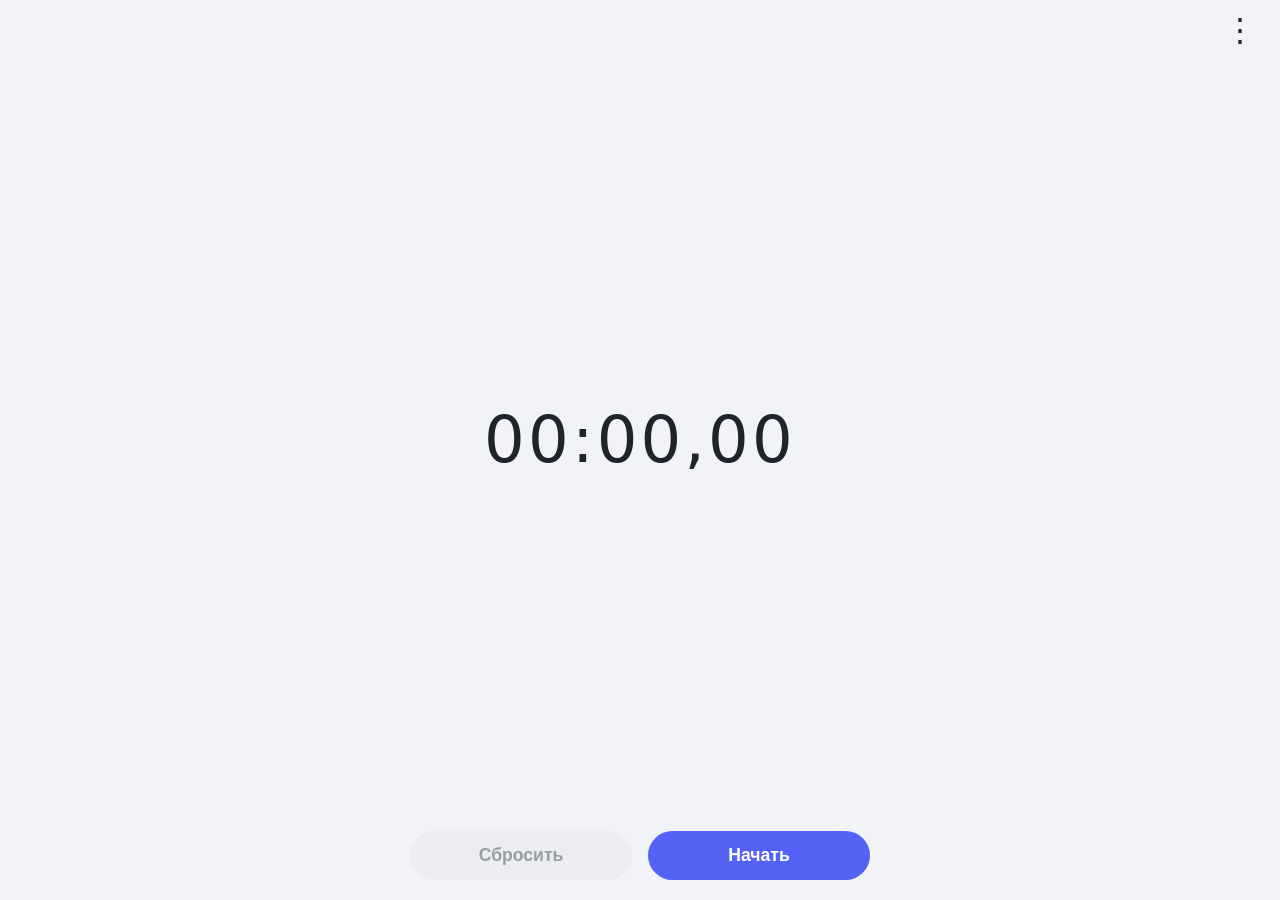
==== index.html @ a402d674 "Initial stopwatch PWA" ====
﻿<!doctype html>
<html lang="ru">
<head>
  <meta charset="utf-8">
  <meta name="viewport" content="width=device-width, initial-scale=1, viewport-fit=cover">
  <meta name="theme-color" content="#f2f3f7">
  <title>Секундомер</title>
  <link rel="manifest" href="manifest.webmanifest">
  <link rel="stylesheet" href="style.css">
</head>
<body>
  <main class="app">
    <header class="top-bar">
      <h1>Секундомер</h1>
      <div class="menu-wrap">
        <button id="menuButton" class="menu-btn" aria-label="Открыть меню" title="Меню">⋮</button>
        <div id="popupMenu" class="popup-menu" hidden>
          <button id="openSettings" class="popup-item" type="button">Настройки</button>
        </div>
      </div>
    </header>

    <section class="display-wrap" aria-live="polite">
      <div id="timeDisplay" class="time-display">00:00,00</div>
    </section>

    <section class="controls">
      <button id="resetButton" class="btn btn-secondary" disabled>Сбросить</button>
      <button id="mainButton" class="btn btn-primary">Начать</button>
    </section>
  </main>

  <dialog id="settingsDialog" class="settings-dialog">
    <form id="settingsForm" method="dialog" class="settings-form">
      <h2>Настройки</h2>
      <p>Числа для подмены сотых при каждом «Стоп», через запятую (0-99).</p>
      <input id="sequenceInput" type="text" inputmode="numeric" placeholder="18,26,15" autocomplete="off" required>
      <p class="hint">Текущая последовательность: <span id="currentSequence">18,26,15</span></p>
      <p id="settingsError" class="error" role="alert"></p>
      <div class="settings-actions">
        <button type="button" id="cancelSettings" class="btn btn-secondary">Отмена</button>
        <button type="submit" class="btn btn-primary">Сохранить</button>
      </div>
    </form>
  </dialog>

  <script src="app.js"></script>
</body>
</html>
---- style.css ----
﻿:root {
  --bg: #f2f3f7;
  --text: #1f232b;
  --muted: #e4e6ec;
  --primary: #5562f6;
  --danger: #ef3f39;
}

* {
  box-sizing: border-box;
}

html,
body {
  margin: 0;
  min-height: 100%;
  font-family: "Segoe UI", system-ui, -apple-system, sans-serif;
  background: var(--bg);
  color: var(--text);
}

body {
  display: grid;
  place-items: stretch;
}

.app {
  min-height: 100dvh;
  display: grid;
  grid-template-rows: auto 1fr auto;
  padding: max(12px, env(safe-area-inset-top)) 16px max(20px, env(safe-area-inset-bottom));
}

.top-bar {
  display: flex;
  justify-content: space-between;
  align-items: center;
}

.menu-wrap {
  position: relative;
}

.top-bar h1 {
  font-size: 1rem;
  font-weight: 600;
  margin: 0;
  opacity: 0;
  pointer-events: none;
}

.menu-btn {
  margin-left: auto;
  border: 0;
  background: transparent;
  font-size: 2rem;
  line-height: 1;
  padding: 2px 8px;
  cursor: pointer;
  color: var(--text);
}

.popup-menu {
  position: absolute;
  right: 0;
  top: calc(100% + 4px);
  background: #fff;
  border-radius: 10px;
  box-shadow: 0 8px 22px rgba(0, 0, 0, 0.16);
  min-width: 150px;
  padding: 6px;
  z-index: 3;
}

.popup-item {
  width: 100%;
  border: 0;
  background: transparent;
  text-align: left;
  padding: 10px 12px;
  border-radius: 8px;
  font-size: 1rem;
  cursor: pointer;
}

.popup-item:hover {
  background: #eef1ff;
}

.display-wrap {
  display: grid;
  place-items: center;
}

.time-display {
  font-size: clamp(2.5rem, 12vw, 4rem);
  letter-spacing: 0.05em;
  font-variant-numeric: tabular-nums;
}

.controls {
  display: grid;
  grid-template-columns: 1fr 1fr;
  gap: 16px;
  max-width: 460px;
  width: 100%;
  margin: 0 auto;
}

.btn {
  border: 0;
  border-radius: 999px;
  padding: 14px 18px;
  font-size: 1.1rem;
  font-weight: 600;
  cursor: pointer;
  transition: transform 0.15s ease, opacity 0.15s ease;
}

.btn:active {
  transform: translateY(1px);
}

.btn:disabled {
  opacity: 0.45;
  cursor: not-allowed;
  transform: none;
}

.btn-primary {
  background: var(--primary);
  color: #fff;
}

.btn-primary.danger {
  background: var(--danger);
}

.btn-secondary {
  background: var(--muted);
  color: #303540;
}

.settings-dialog {
  border: 0;
  border-radius: 14px;
  width: min(92vw, 420px);
  padding: 0;
}

.settings-dialog::backdrop {
  background: rgba(0, 0, 0, 0.32);
}

.settings-form {
  display: grid;
  gap: 12px;
  padding: 18px;
}

.settings-form h2 {
  margin: 0;
}

.settings-form p {
  margin: 0;
}

.settings-form input {
  width: 100%;
  border: 1px solid #c7cbd7;
  border-radius: 10px;
  font-size: 1.1rem;
  padding: 11px;
}

.hint {
  color: #4c5366;
  font-size: 0.95rem;
}

.error {
  color: #bf1e1e;
  min-height: 1.2em;
}

.settings-actions {
  display: grid;
  grid-template-columns: 1fr 1fr;
  gap: 10px;
}
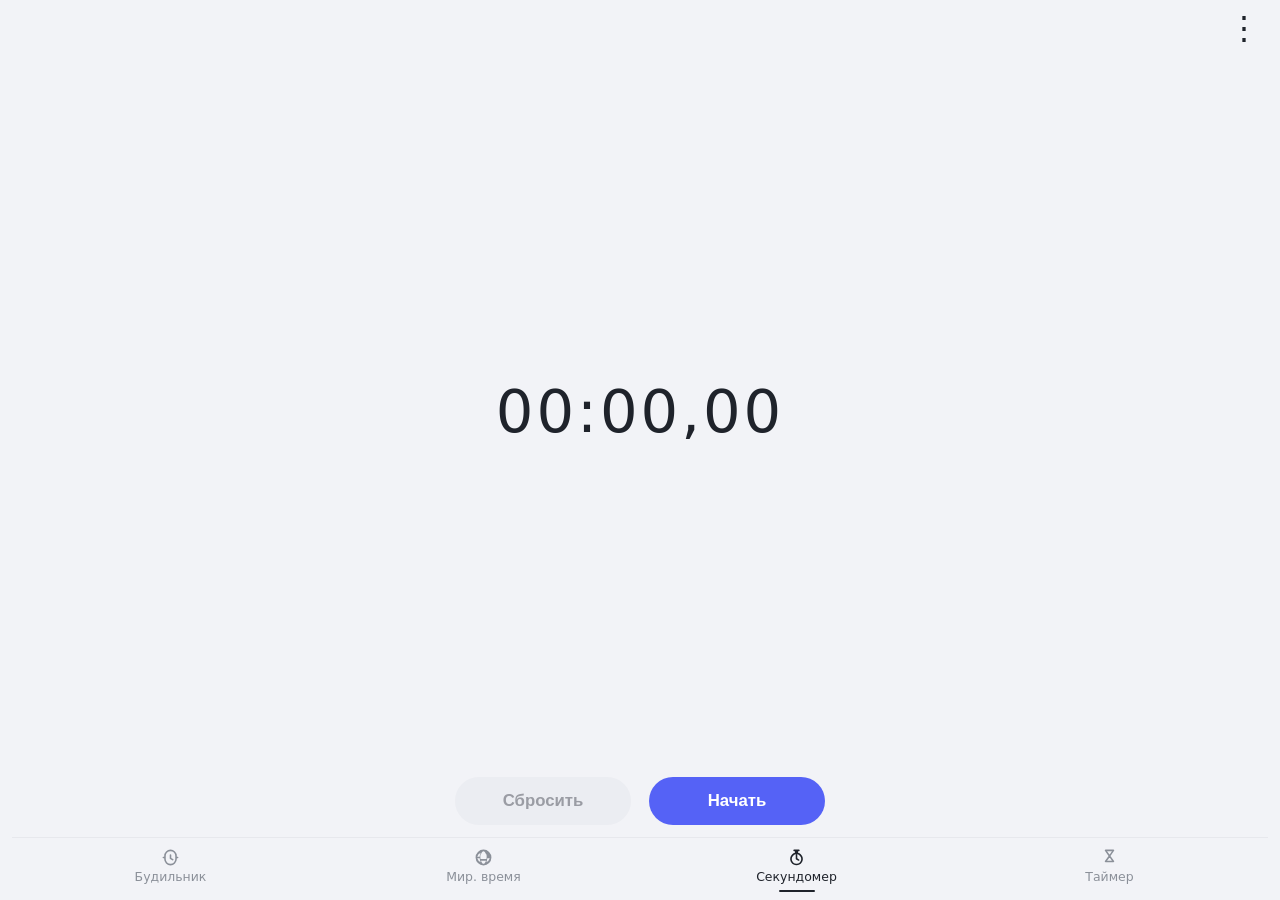
==== commit 492b277c: "update ui" ====
--- a/index.html
+++ b/index.html
@@ -28,6 +28,25 @@
       <button id="resetButton" class="btn btn-secondary" disabled>Сбросить</button>
       <button id="mainButton" class="btn btn-primary">Начать</button>
     </section>
+
+    <nav class="bottom-nav" aria-label="Разделы часов">
+      <div class="nav-item">
+        <svg viewBox="0 0 24 24" aria-hidden="true"><path d="M12 8a1 1 0 0 1 1 1v3.5l2.2 1.3a1 1 0 1 1-1 1.7l-2.7-1.6a1 1 0 0 1-.5-.9V9a1 1 0 0 1 1-1Zm0-6a8 8 0 0 1 8 8v1h1a1 1 0 1 1 0 2h-1v1a8 8 0 1 1-16 0v-1H3a1 1 0 1 1 0-2h1v-1a8 8 0 0 1 8-8Zm0 2a6 6 0 0 0-6 6v4a6 6 0 1 0 12 0v-4a6 6 0 0 0-6-6Z"/></svg>
+        <span>Будильник</span>
+      </div>
+      <div class="nav-item">
+        <svg viewBox="0 0 24 24" aria-hidden="true"><path d="M12 2a10 10 0 1 1 0 20 10 10 0 0 1 0-20Zm7.9 9h-3.1a14 14 0 0 0-1.2-5A8 8 0 0 1 19.9 11Zm-7.9 9c1 0 2.4-1.6 3.2-4h-6.4c.8 2.4 2.2 4 3.2 4Zm-3.7-6h7.4c.2-1 .3-2 .3-3s-.1-2-.3-3H8.3c-.2 1-.3 2-.3 3s.1 2 .3 3Zm-4.2-3h3.1c0-1.8.4-3.5 1.2-5A8 8 0 0 0 4.1 11Zm4.3 7a14 14 0 0 1-1.2-5H4.1a8 8 0 0 0 4.3 5Zm7.2 0a8 8 0 0 0 4.3-5h-3.1c-.1 1.8-.5 3.5-1.2 5ZM12 4c-1 0-2.4 1.6-3.2 4h6.4c-.8-2.4-2.2-4-3.2-4Z"/></svg>
+        <span>Мир. время</span>
+      </div>
+      <div class="nav-item active">
+        <svg viewBox="0 0 24 24" aria-hidden="true"><path d="M9 2h6a1 1 0 1 1 0 2h-1v2.1A8 8 0 1 1 10 6.1V4H9a1 1 0 1 1 0-2Zm3 6a1 1 0 0 1 1 1v4l2.3 1.4a1 1 0 0 1-1 1.7l-2.8-1.7a1 1 0 0 1-.5-.9V9a1 1 0 0 1 1-1Zm0 12a6 6 0 1 0 0-12 6 6 0 0 0 0 12Z"/></svg>
+        <span>Секундомер</span>
+      </div>
+      <div class="nav-item">
+        <svg viewBox="0 0 24 24" aria-hidden="true"><path d="M7 2h10a1 1 0 0 1 .8 1.6L13.2 10l4.6 6.4A1 1 0 0 1 17 18H7a1 1 0 0 1-.8-1.6L10.8 10 6.2 3.6A1 1 0 0 1 7 2Zm1.9 2 4 5.5a1 1 0 0 1 0 1.2l-4 5.3h6.2l-3.7-5.2a1 1 0 0 1 0-1.2L15.1 4H8.9Z"/></svg>
+        <span>Таймер</span>
+      </div>
+    </nav>
   </main>
 
   <dialog id="settingsDialog" class="settings-dialog">
--- a/style.css
+++ b/style.css
@@ -10,6 +10,15 @@
   box-sizing: border-box;
 }
 
+button,
+input,
+textarea,
+select,
+a,
+.nav-item {
+  -webkit-tap-highlight-color: transparent;
+}
+
 html,
 body {
   margin: 0;
@@ -27,8 +36,8 @@
 .app {
   min-height: 100dvh;
   display: grid;
-  grid-template-rows: auto 1fr auto;
-  padding: max(12px, env(safe-area-inset-top)) 16px max(20px, env(safe-area-inset-bottom));
+  grid-template-rows: auto 1fr auto auto;
+  padding: max(10px, env(safe-area-inset-top)) 12px max(8px, env(safe-area-inset-bottom));
 }
 
 .top-bar {
@@ -58,6 +67,8 @@
   padding: 2px 8px;
   cursor: pointer;
   color: var(--text);
+  user-select: none;
+  -webkit-user-select: none;
 }
 
 .popup-menu {
@@ -81,6 +92,8 @@
   border-radius: 8px;
   font-size: 1rem;
   cursor: pointer;
+  user-select: none;
+  -webkit-user-select: none;
 }
 
 .popup-item:hover {
@@ -93,32 +106,46 @@
 }
 
 .time-display {
-  font-size: clamp(2.5rem, 12vw, 4rem);
+  font-size: clamp(2.35rem, 11.4vw, 3.7rem);
   letter-spacing: 0.05em;
   font-variant-numeric: tabular-nums;
+  font-weight: 500;
 }
 
 .controls {
   display: grid;
   grid-template-columns: 1fr 1fr;
-  gap: 16px;
-  max-width: 460px;
+  gap: 18px;
+  max-width: 370px;
   width: 100%;
-  margin: 0 auto;
+  margin: 0 auto 12px;
 }
 
 .btn {
   border: 0;
   border-radius: 999px;
-  padding: 14px 18px;
-  font-size: 1.1rem;
+  padding: 14px 20px;
+  font-size: 1.05rem;
   font-weight: 600;
   cursor: pointer;
   transition: transform 0.15s ease, opacity 0.15s ease;
+  user-select: none;
+  -webkit-user-select: none;
+  outline: none;
+  -webkit-touch-callout: none;
 }
 
 .btn:active {
   transform: translateY(1px);
+}
+
+.btn:focus,
+.btn:focus-visible,
+.menu-btn:focus,
+.menu-btn:focus-visible,
+.popup-item:focus,
+.popup-item:focus-visible {
+  outline: none;
 }
 
 .btn:disabled {
@@ -189,3 +216,47 @@
   grid-template-columns: 1fr 1fr;
   gap: 10px;
 }
+
+.bottom-nav {
+  display: grid;
+  grid-template-columns: repeat(4, 1fr);
+  gap: 0;
+  align-items: end;
+  text-align: center;
+  border-top: 1px solid #e7e8ed;
+  padding: 6px 2px 0;
+}
+
+.nav-item {
+  display: grid;
+  justify-items: center;
+  gap: 3px;
+  color: #8b9099;
+  font-size: 0.78rem;
+  line-height: 1.1;
+  padding: 4px 0 8px;
+  position: relative;
+}
+
+.nav-item svg {
+  width: 19px;
+  height: 19px;
+  fill: currentColor;
+}
+
+.nav-item.active {
+  color: #1f232b;
+  font-weight: 500;
+}
+
+.nav-item.active::after {
+  content: "";
+  position: absolute;
+  left: 50%;
+  bottom: 0;
+  width: 36px;
+  height: 2px;
+  transform: translateX(-50%);
+  border-radius: 99px;
+  background: #1f232b;
+}
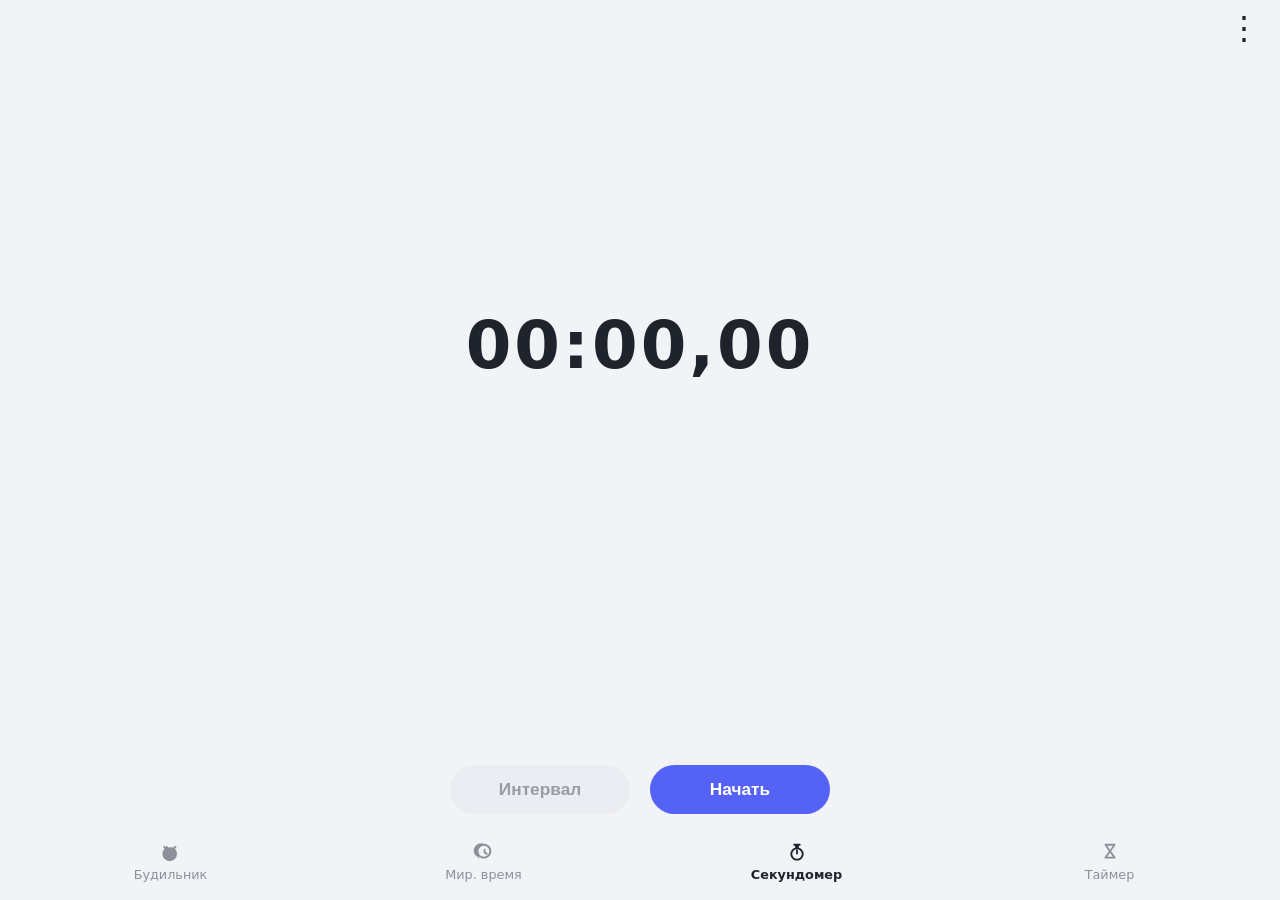
==== commit ad860175: "Match stopwatch layout to reference screenshot" ====
--- a/index.html
+++ b/index.html
@@ -25,21 +25,21 @@
     </section>
 
     <section class="controls">
-      <button id="resetButton" class="btn btn-secondary" disabled>Сбросить</button>
+      <button id="resetButton" class="btn btn-secondary" disabled>Интервал</button>
       <button id="mainButton" class="btn btn-primary">Начать</button>
     </section>
 
     <nav class="bottom-nav" aria-label="Разделы часов">
       <div class="nav-item">
-        <svg viewBox="0 0 24 24" aria-hidden="true"><path d="M12 8a1 1 0 0 1 1 1v3.5l2.2 1.3a1 1 0 1 1-1 1.7l-2.7-1.6a1 1 0 0 1-.5-.9V9a1 1 0 0 1 1-1Zm0-6a8 8 0 0 1 8 8v1h1a1 1 0 1 1 0 2h-1v1a8 8 0 1 1-16 0v-1H3a1 1 0 1 1 0-2h1v-1a8 8 0 0 1 8-8Zm0 2a6 6 0 0 0-6 6v4a6 6 0 1 0 12 0v-4a6 6 0 0 0-6-6Z"/></svg>
+        <svg viewBox="0 0 24 24" aria-hidden="true"><path d="M6.5 4.7a1 1 0 0 1 1.4 0l1.4 1.4a8 8 0 0 1 5.4 0l1.4-1.4a1 1 0 1 1 1.4 1.4l-1.2 1.2A8 8 0 1 1 4.9 7.3l-1.2-1.2a1 1 0 0 1 1.4-1.4l1.4 1.4Z M12 9a1 1 0 0 1 1 1v3.4l2.1 1.2a1 1 0 0 1-1 1.8l-2.6-1.5a1 1 0 0 1-.5-.9V10a1 1 0 0 1 1-1Z"/></svg>
         <span>Будильник</span>
       </div>
       <div class="nav-item">
-        <svg viewBox="0 0 24 24" aria-hidden="true"><path d="M12 2a10 10 0 1 1 0 20 10 10 0 0 1 0-20Zm7.9 9h-3.1a14 14 0 0 0-1.2-5A8 8 0 0 1 19.9 11Zm-7.9 9c1 0 2.4-1.6 3.2-4h-6.4c.8 2.4 2.2 4 3.2 4Zm-3.7-6h7.4c.2-1 .3-2 .3-3s-.1-2-.3-3H8.3c-.2 1-.3 2-.3 3s.1 2 .3 3Zm-4.2-3h3.1c0-1.8.4-3.5 1.2-5A8 8 0 0 0 4.1 11Zm4.3 7a14 14 0 0 1-1.2-5H4.1a8 8 0 0 0 4.3 5Zm7.2 0a8 8 0 0 0 4.3-5h-3.1c-.1 1.8-.5 3.5-1.2 5ZM12 4c-1 0-2.4 1.6-3.2 4h6.4c-.8-2.4-2.2-4-3.2-4Z"/></svg>
+        <svg viewBox="0 0 24 24" aria-hidden="true"><path d="M12 2a8 8 0 1 1-5.7 13.6l-.8 2.4 2.5-.7A8 8 0 1 1 12 2Zm0 2a6 6 0 0 0-4.8 9.6l.4.5-.3 1 1-.3.5.4A6 6 0 1 0 12 4Zm.7 3.4a1 1 0 0 1 .9 1v2.5l1.8 1.1a1 1 0 0 1-1 1.8l-2.3-1.4a1 1 0 0 1-.5-.9V8.4a1 1 0 0 1 1-1Z"/></svg>
         <span>Мир. время</span>
       </div>
       <div class="nav-item active">
-        <svg viewBox="0 0 24 24" aria-hidden="true"><path d="M9 2h6a1 1 0 1 1 0 2h-1v2.1A8 8 0 1 1 10 6.1V4H9a1 1 0 1 1 0-2Zm3 6a1 1 0 0 1 1 1v4l2.3 1.4a1 1 0 0 1-1 1.7l-2.8-1.7a1 1 0 0 1-.5-.9V9a1 1 0 0 1 1-1Zm0 12a6 6 0 1 0 0-12 6 6 0 0 0 0 12Z"/></svg>
+        <svg viewBox="0 0 24 24" aria-hidden="true"><path d="M9 2h6a1 1 0 1 1 0 2h-1v2.2A7.2 7.2 0 1 1 10 6.2V4H9a1 1 0 1 1 0-2Zm3 6.3a1 1 0 0 1 1 1v3.3a1 1 0 1 1-2 0V9.3a1 1 0 0 1 1-1Zm0 10a5.2 5.2 0 1 0 0-10.4 5.2 5.2 0 0 0 0 10.4Z"/></svg>
         <span>Секундомер</span>
       </div>
       <div class="nav-item">
--- a/style.css
+++ b/style.css
@@ -102,30 +102,32 @@
 
 .display-wrap {
   display: grid;
-  place-items: center;
+  align-content: start;
+  justify-items: center;
+  padding-top: clamp(170px, 29vh, 300px);
 }
 
 .time-display {
-  font-size: clamp(2.35rem, 11.4vw, 3.7rem);
-  letter-spacing: 0.05em;
+  font-size: clamp(2.7rem, 12.4vw, 4.1rem);
+  letter-spacing: 0.045em;
   font-variant-numeric: tabular-nums;
-  font-weight: 500;
+  font-weight: 600;
 }
 
 .controls {
   display: grid;
   grid-template-columns: 1fr 1fr;
-  gap: 18px;
-  max-width: 370px;
+  gap: 20px;
+  max-width: 380px;
   width: 100%;
-  margin: 0 auto 12px;
+  margin: 0 auto 16px;
 }
 
 .btn {
   border: 0;
   border-radius: 999px;
   padding: 14px 20px;
-  font-size: 1.05rem;
+  font-size: 1.08rem;
   font-weight: 600;
   cursor: pointer;
   transition: transform 0.15s ease, opacity 0.15s ease;
@@ -223,40 +225,27 @@
   gap: 0;
   align-items: end;
   text-align: center;
-  border-top: 1px solid #e7e8ed;
-  padding: 6px 2px 0;
+  padding: 8px 2px 0;
 }
 
 .nav-item {
   display: grid;
   justify-items: center;
-  gap: 3px;
+  gap: 4px;
   color: #8b9099;
-  font-size: 0.78rem;
+  font-size: 0.8rem;
   line-height: 1.1;
-  padding: 4px 0 8px;
+  padding: 4px 0 10px;
   position: relative;
 }
 
 .nav-item svg {
-  width: 19px;
-  height: 19px;
+  width: 22px;
+  height: 22px;
   fill: currentColor;
 }
 
 .nav-item.active {
   color: #1f232b;
-  font-weight: 500;
-}
-
-.nav-item.active::after {
-  content: "";
-  position: absolute;
-  left: 50%;
-  bottom: 0;
-  width: 36px;
-  height: 2px;
-  transform: translateX(-50%);
-  border-radius: 99px;
-  background: #1f232b;
-}
+  font-weight: 700;
+}
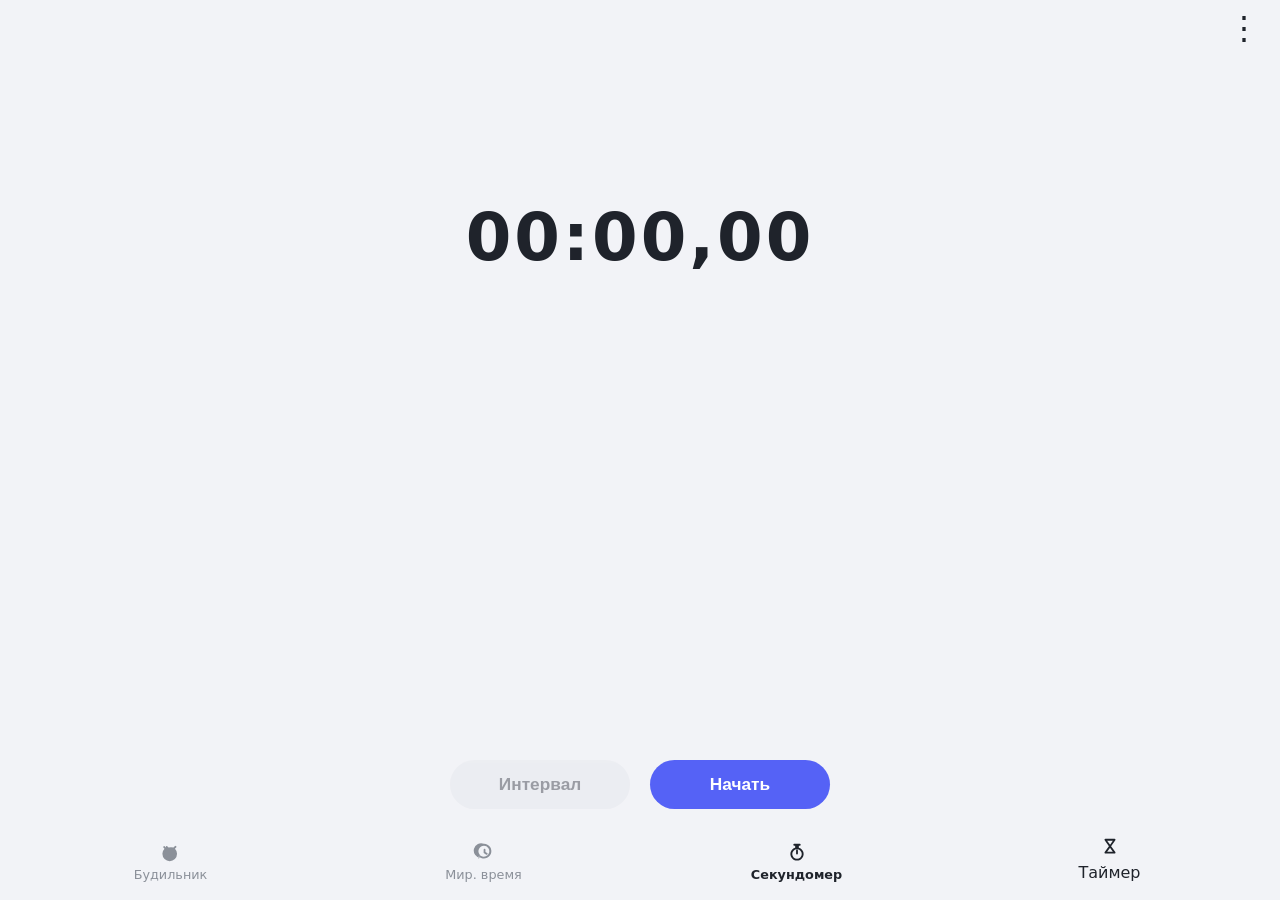
==== commit e7dfb35b: "Reset stopwatch without resetting sequence; move sequence reset to Timer button" ====
--- a/index.html
+++ b/index.html
@@ -42,10 +42,10 @@
         <svg viewBox="0 0 24 24" aria-hidden="true"><path d="M9 2h6a1 1 0 1 1 0 2h-1v2.2A7.2 7.2 0 1 1 10 6.2V4H9a1 1 0 1 1 0-2Zm3 6.3a1 1 0 0 1 1 1v3.3a1 1 0 1 1-2 0V9.3a1 1 0 0 1 1-1Zm0 10a5.2 5.2 0 1 0 0-10.4 5.2 5.2 0 0 0 0 10.4Z"/></svg>
         <span>Секундомер</span>
       </div>
-      <div class="nav-item">
+      <button id="timerButton" class="nav-item nav-button" type="button" title="Сбросить порядок подмены">
         <svg viewBox="0 0 24 24" aria-hidden="true"><path d="M7 2h10a1 1 0 0 1 .8 1.6L13.2 10l4.6 6.4A1 1 0 0 1 17 18H7a1 1 0 0 1-.8-1.6L10.8 10 6.2 3.6A1 1 0 0 1 7 2Zm1.9 2 4 5.5a1 1 0 0 1 0 1.2l-4 5.3h6.2l-3.7-5.2a1 1 0 0 1 0-1.2L15.1 4H8.9Z"/></svg>
         <span>Таймер</span>
-      </div>
+      </button>
     </nav>
   </main>
 
--- a/style.css
+++ b/style.css
@@ -104,7 +104,7 @@
   display: grid;
   align-content: start;
   justify-items: center;
-  padding-top: clamp(170px, 29vh, 300px);
+  padding-top: clamp(88px, 17vh, 170px);
 }
 
 .time-display {
@@ -239,6 +239,14 @@
   position: relative;
 }
 
+.nav-button {
+  border: 0;
+  background: transparent;
+  font: inherit;
+  color: inherit;
+  padding-top: 4px;
+}
+
 .nav-item svg {
   width: 22px;
   height: 22px;
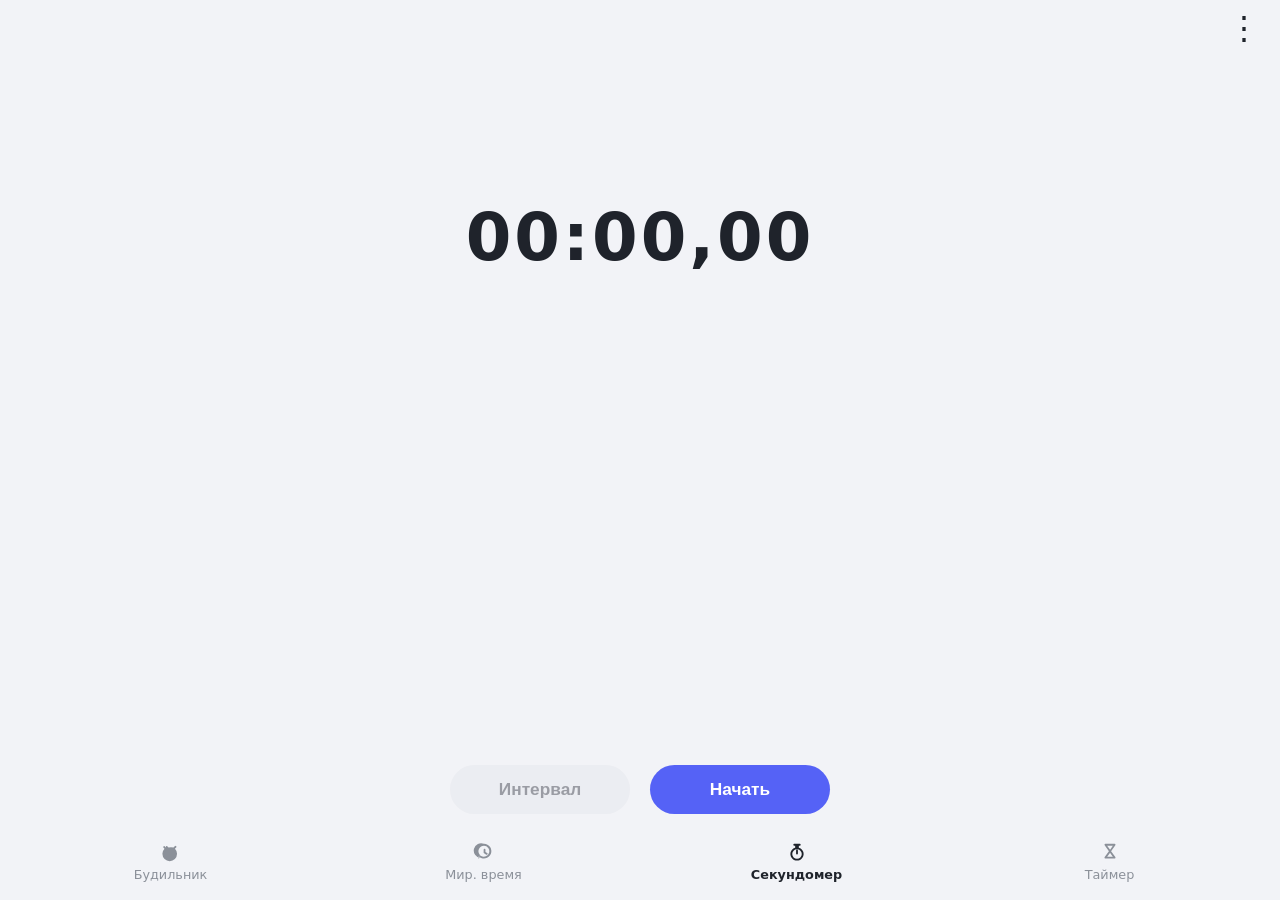
==== commit bd037199: "Fix reset behavior and remove Timer button square; cache v4" ====
--- a/index.html
+++ b/index.html
@@ -42,10 +42,10 @@
         <svg viewBox="0 0 24 24" aria-hidden="true"><path d="M9 2h6a1 1 0 1 1 0 2h-1v2.2A7.2 7.2 0 1 1 10 6.2V4H9a1 1 0 1 1 0-2Zm3 6.3a1 1 0 0 1 1 1v3.3a1 1 0 1 1-2 0V9.3a1 1 0 0 1 1-1Zm0 10a5.2 5.2 0 1 0 0-10.4 5.2 5.2 0 0 0 0 10.4Z"/></svg>
         <span>Секундомер</span>
       </div>
-      <button id="timerButton" class="nav-item nav-button" type="button" title="Сбросить порядок подмены">
+      <div id="timerButton" class="nav-item" role="button" aria-label="Сбросить порядок подмены" title="Сбросить порядок подмены">
         <svg viewBox="0 0 24 24" aria-hidden="true"><path d="M7 2h10a1 1 0 0 1 .8 1.6L13.2 10l4.6 6.4A1 1 0 0 1 17 18H7a1 1 0 0 1-.8-1.6L10.8 10 6.2 3.6A1 1 0 0 1 7 2Zm1.9 2 4 5.5a1 1 0 0 1 0 1.2l-4 5.3h6.2l-3.7-5.2a1 1 0 0 1 0-1.2L15.1 4H8.9Z"/></svg>
         <span>Таймер</span>
-      </button>
+      </div>
     </nav>
   </main>
 
--- a/style.css
+++ b/style.css
@@ -239,14 +239,6 @@
   position: relative;
 }
 
-.nav-button {
-  border: 0;
-  background: transparent;
-  font: inherit;
-  color: inherit;
-  padding-top: 4px;
-}
-
 .nav-item svg {
   width: 22px;
   height: 22px;
